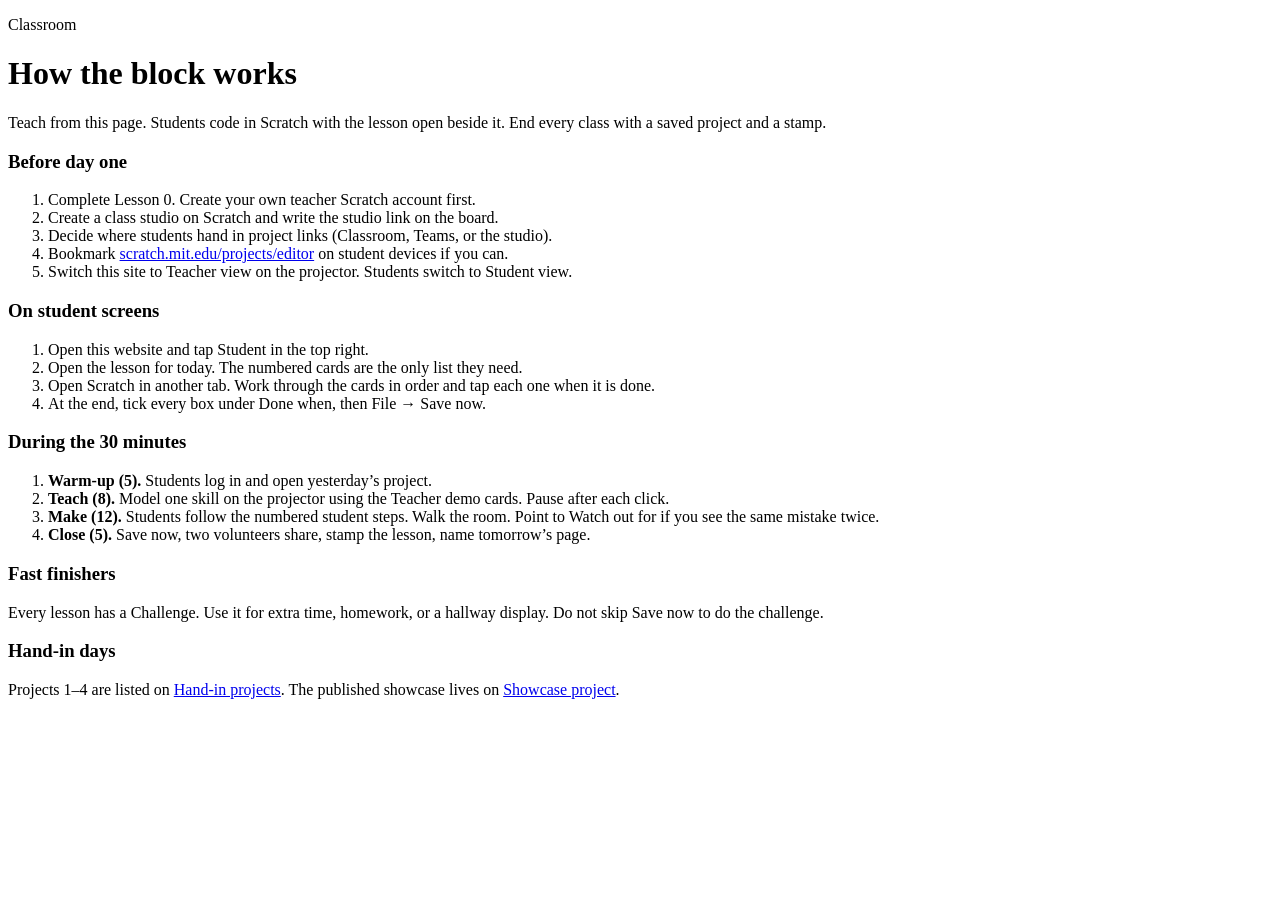
==== how-to.html @ 729f9aac "Add course map, lesson page, and how-to page" ====
<!DOCTYPE html>
<html lang="en">
<head>
  <meta charset="UTF-8" />
  <meta name="viewport" content="width=device-width, initial-scale=1.0" />
  <title>How to teach · Grade 6 Tech</title>
  <link rel="icon" href="favicon.svg" type="image/svg+xml" />
  <link rel="preconnect" href="https://fonts.googleapis.com" />
  <link href="https://fonts.googleapis.com/css2?family=Figtree:wght@400;500;600;650;700&family=Newsreader:opsz,wght@6..72,500;6..72,560;6..72,650&display=swap" rel="stylesheet" />
  <link rel="stylesheet" href="styles.css" />
</head>
<body>
  <div id="app">
    <p class="kicker">Classroom</p>
    <h1>How the block works</h1>
    <p class="lead">Teach from this page. Students code in Scratch with the lesson open beside it. End every class with a saved project and a stamp.</p>
    <div class="note">
      <h3>Before day one</h3>
      <ol class="steps">
        <li>Complete Lesson 0. Create your own teacher Scratch account first.</li>
        <li>Create a class studio on Scratch and write the studio link on the board.</li>
        <li>Decide where students hand in project links (Classroom, Teams, or the studio).</li>
        <li>Bookmark <a href="https://scratch.mit.edu/projects/editor/" target="_blank" rel="noopener">scratch.mit.edu/projects/editor</a> on student devices if you can.</li>
        <li>Switch this site to Teacher view on the projector. Students switch to Student view.</li>
      </ol>
    </div>
    <div class="note">
      <h3>On student screens</h3>
      <ol class="steps">
        <li>Open this website and tap Student in the top right.</li>
        <li>Open the lesson for today. The numbered cards are the only list they need.</li>
        <li>Open Scratch in another tab. Work through the cards in order and tap each one when it is done.</li>
        <li>At the end, tick every box under Done when, then File → Save now.</li>
      </ol>
    </div>
    <div class="note">
      <h3>During the 30 minutes</h3>
      <ol class="steps">
        <li><strong>Warm-up (5).</strong> Students log in and open yesterday’s project.</li>
        <li><strong>Teach (8).</strong> Model one skill on the projector using the Teacher demo cards. Pause after each click.</li>
        <li><strong>Make (12).</strong> Students follow the numbered student steps. Walk the room. Point to Watch out for if you see the same mistake twice.</li>
        <li><strong>Close (5).</strong> Save now, two volunteers share, stamp the lesson, name tomorrow’s page.</li>
      </ol>
    </div>
    <div class="note">
      <h3>Fast finishers</h3>
      <p>Every lesson has a Challenge. Use it for extra time, homework, or a hallway display. Do not skip Save now to do the challenge.</p>
    </div>
    <div class="note">
      <h3>Hand-in days</h3>
      <p>Projects 1–4 are listed on <a href="projects.html">Hand-in projects</a>. The published showcase lives on <a href="final.html">Showcase project</a>.</p>
    </div>
  </div>
  <script src="lessons-a1.js"></script>
  <script src="lessons-a2.js"></script>
  <script src="lessons-b.js"></script>
  <script src="data.js"></script>
  <script src="app.js"></script>
</body>
</html>
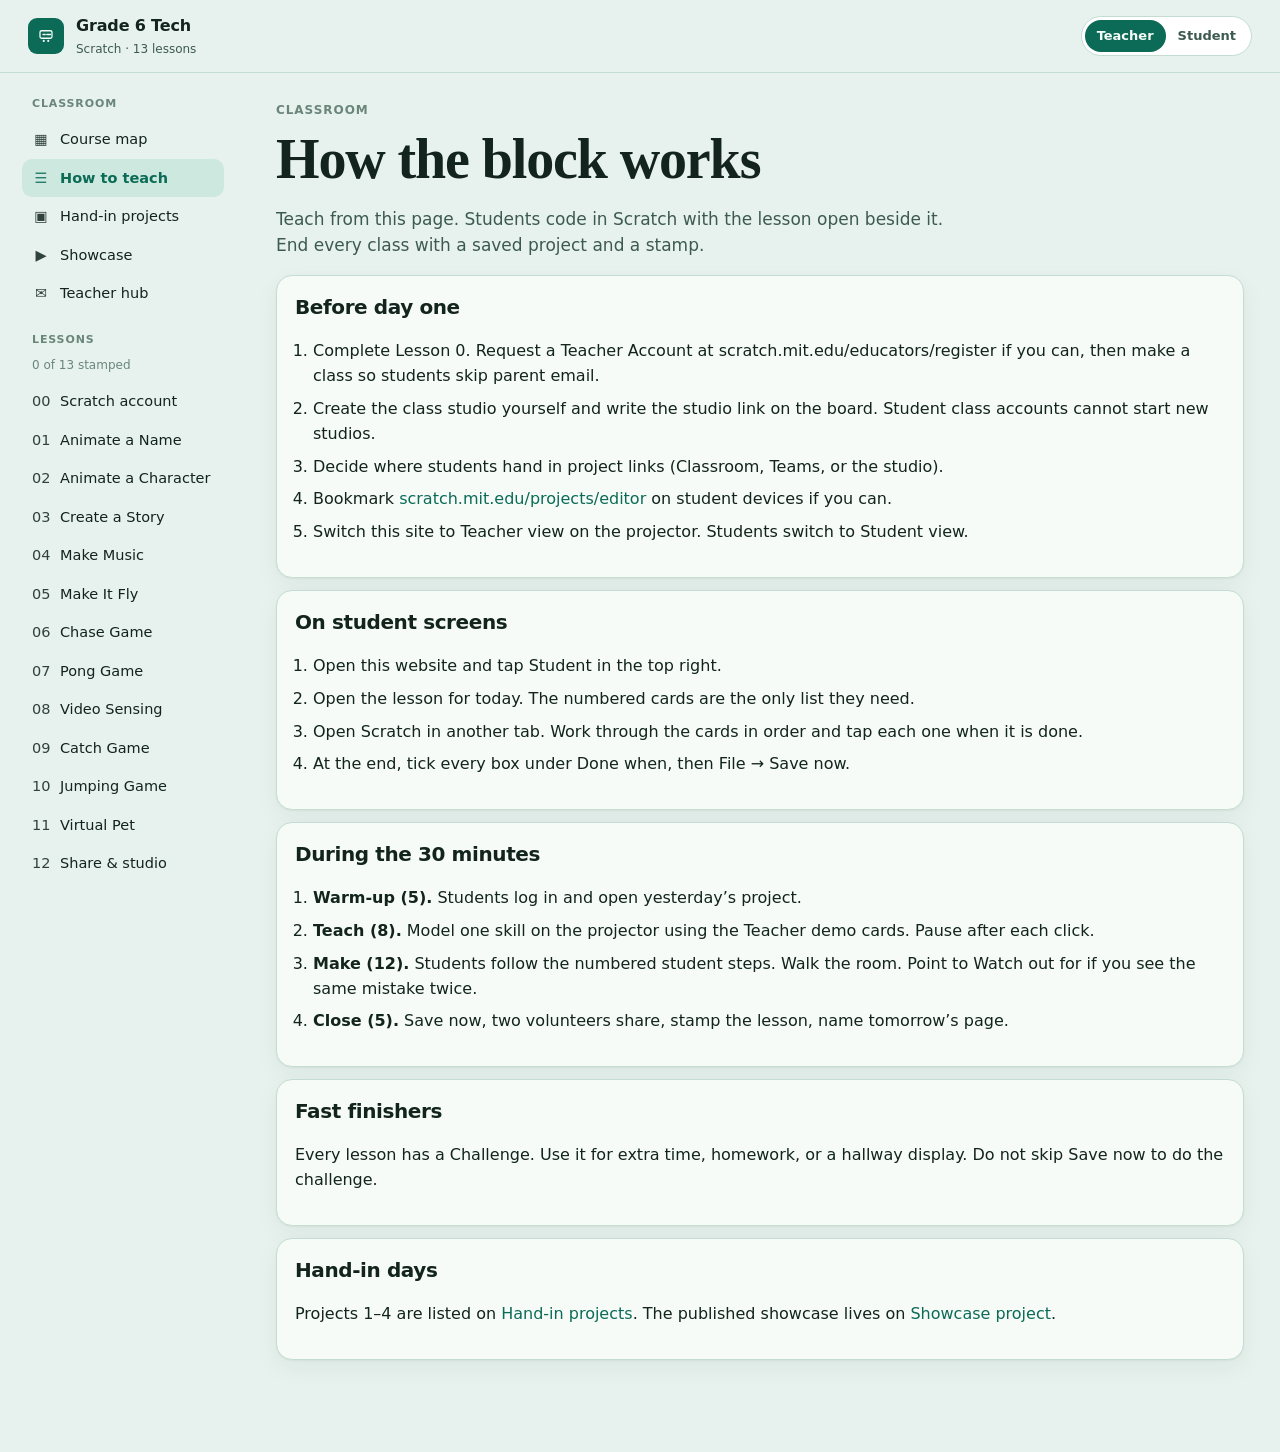
==== commit da752264: "Update teacher hub and how-to for current Scratch 3" ====
--- a/how-to.html
+++ b/how-to.html
@@ -17,8 +17,8 @@
     <div class="note">
       <h3>Before day one</h3>
       <ol class="steps">
-        <li>Complete Lesson 0. Create your own teacher Scratch account first.</li>
-        <li>Create a class studio on Scratch and write the studio link on the board.</li>
+        <li>Complete Lesson 0. Request a Teacher Account at scratch.mit.edu/educators/register if you can, then make a class so students skip parent email.</li>
+        <li>Create the class studio yourself and write the studio link on the board. Student class accounts cannot start new studios.</li>
         <li>Decide where students hand in project links (Classroom, Teams, or the studio).</li>
         <li>Bookmark <a href="https://scratch.mit.edu/projects/editor/" target="_blank" rel="noopener">scratch.mit.edu/projects/editor</a> on student devices if you can.</li>
         <li>Switch this site to Teacher view on the projector. Students switch to Student view.</li>
--- a/styles.css
+++ b/styles.css
@@ -0,0 +1,346 @@
+:root {
+  --bg: #e7f2ee;
+  --surface: #eef7f3;
+  --paper: #f6fbf8;
+  --fg: #12241d;
+  --muted: #3d5a50;
+  --subtle: #6a867b;
+  --primary: #0b6b56;
+  --primary-soft: #cde8de;
+  --line: #c4ddd3;
+  --hover-line: #a6cbbd;
+  --shadow: 0 1px 2px rgba(18, 36, 29, 0.05), 0 8px 24px rgba(18, 36, 29, 0.05);
+  --font-sans: "Figtree", ui-sans-serif, system-ui, sans-serif;
+  --font-display: "Newsreader", "Iowan Old Style", Georgia, serif;
+}
+
+* { box-sizing: border-box; }
+html, body { margin: 0; }
+html { scroll-behavior: smooth; }
+body {
+  font-family: var(--font-sans);
+  background: var(--bg);
+  color: var(--fg);
+  min-height: 100vh;
+  line-height: 1.55;
+}
+
+a { color: var(--primary); text-decoration: none; }
+a:hover { text-decoration: underline; }
+button:not(:disabled) { cursor: pointer; }
+
+.topbar {
+  position: sticky;
+  top: 0;
+  z-index: 40;
+  display: flex;
+  align-items: center;
+  justify-content: space-between;
+  gap: 16px;
+  padding: 14px 28px;
+  background: var(--bg);
+  border-bottom: 1px solid var(--line);
+}
+.brand-wrap { display: flex; align-items: center; gap: 8px; }
+.brand {
+  display: flex;
+  align-items: center;
+  gap: 12px;
+  color: inherit;
+  text-decoration: none;
+}
+.brand:hover { text-decoration: none; }
+.logo {
+  width: 36px;
+  height: 36px;
+  border-radius: 9px;
+  background: var(--primary);
+  color: var(--paper);
+  display: grid;
+  place-items: center;
+  flex-shrink: 0;
+}
+.brand-title { font-weight: 650; font-size: 16px; letter-spacing: -0.01em; }
+.brand-sub { font-size: 12px; color: var(--muted); margin-top: 1px; }
+.menu-btn {
+  display: none;
+  width: 44px;
+  height: 44px;
+  border: 0;
+  background: transparent;
+  font-size: 20px;
+  color: var(--fg);
+}
+
+.role-toggle {
+  display: inline-flex;
+  background: #fff;
+  border: 1px solid var(--line);
+  border-radius: 999px;
+  padding: 3px;
+}
+.role-toggle button {
+  border: 0;
+  background: transparent;
+  color: var(--muted);
+  font: inherit;
+  font-size: 13px;
+  font-weight: 600;
+  padding: 6px 12px;
+  min-height: 32px;
+  border-radius: 999px;
+}
+.role-toggle button.active {
+  background: var(--primary);
+  color: #f6fbf8;
+}
+
+.shell {
+  display: grid;
+  grid-template-columns: 240px minmax(0, 1fr);
+  min-height: calc(100vh - 65px);
+}
+.sidebar { padding: 22px 16px 40px 22px; }
+.nav-label {
+  font-size: 11px;
+  letter-spacing: 0.08em;
+  text-transform: uppercase;
+  color: var(--subtle);
+  font-weight: 650;
+  margin: 18px 10px 8px;
+}
+.nav-label:first-child { margin-top: 0; }
+.nav-meta { margin: 0 10px 8px; font-size: 12px; color: var(--subtle); }
+.nav-link {
+  display: flex;
+  align-items: center;
+  gap: 10px;
+  padding: 8px 10px;
+  border-radius: 10px;
+  color: var(--fg);
+  text-decoration: none;
+  font-size: 14.5px;
+}
+.nav-link:hover { background: rgba(11, 107, 86, 0.07); text-decoration: none; }
+.nav-link.active { background: var(--primary-soft); color: var(--primary); font-weight: 600; }
+.nav-ico { width: 18px; text-align: center; opacity: 0.85; }
+
+.nav-overlay {
+  position: fixed;
+  inset: 65px 0 0;
+  z-index: 30;
+  background: rgba(231, 242, 238, 0.97);
+  overflow: auto;
+  padding: 16px;
+}
+
+.main { padding: 28px 36px 80px; max-width: 1080px; }
+.kicker {
+  font-size: 12px;
+  letter-spacing: 0.08em;
+  text-transform: uppercase;
+  color: var(--subtle);
+  font-weight: 650;
+  margin: 0 0 10px;
+}
+h1, h2, h3 { font-family: var(--font-display); font-weight: 560; letter-spacing: -0.02em; }
+h1 { font-size: clamp(36px, 5vw, 56px); line-height: 1.05; margin: 0 0 16px; }
+h2 { font-size: 28px; margin: 36px 0 14px; }
+h3 { font-size: 22px; margin: 0 0 8px; }
+.lead { font-size: 17px; color: var(--muted); max-width: 42rem; }
+
+.actions { display: flex; flex-wrap: wrap; gap: 10px; margin: 22px 0 18px; align-items: center; }
+.btn {
+  display: inline-flex;
+  align-items: center;
+  gap: 8px;
+  border: 0;
+  border-radius: 999px;
+  padding: 11px 16px;
+  font: inherit;
+  font-weight: 650;
+  font-size: 14.5px;
+  text-decoration: none;
+}
+.btn:hover { text-decoration: none; }
+.btn-primary { background: var(--primary); color: #f6fbf8; }
+.btn-primary:hover { background: #084d3e; }
+.btn-ghost {
+  background: #fff;
+  color: var(--fg);
+  border: 1px solid var(--line);
+}
+.meta-row {
+  display: flex;
+  flex-wrap: wrap;
+  gap: 16px;
+  color: var(--muted);
+  font-size: 14px;
+}
+
+.hero-grid {
+  display: grid;
+  grid-template-columns: minmax(0, 1fr) 320px;
+  gap: 28px;
+  align-items: start;
+}
+.panel {
+  background: var(--paper);
+  border: 1px solid var(--line);
+  border-radius: 18px;
+  box-shadow: var(--shadow);
+  padding: 20px 22px;
+}
+.panel h3 { font-family: var(--font-sans); font-size: 20px; font-weight: 700; }
+.soft-kicker { color: var(--subtle); font-size: 11px; letter-spacing: 0.08em; text-transform: uppercase; font-weight: 700; margin-bottom: 10px; }
+.week-meta { color: var(--muted); font-size: 14px; margin-bottom: 6px; }
+.panel p { color: var(--muted); font-size: 14.5px; }
+
+.cards {
+  display: grid;
+  grid-template-columns: repeat(3, minmax(0, 1fr));
+  gap: 14px;
+}
+.card {
+  background: var(--paper);
+  border: 1px solid var(--line);
+  border-radius: 16px;
+  padding: 16px 16px 14px;
+  box-shadow: var(--shadow);
+  color: inherit;
+  text-decoration: none;
+  display: block;
+}
+.card:hover { border-color: var(--hover-line); text-decoration: none; }
+.card-top { display: flex; align-items: flex-start; justify-content: space-between; gap: 8px; }
+.icon-pill {
+  min-width: 34px; height: 34px; padding: 0 8px; border-radius: 10px;
+  background: var(--primary-soft); color: var(--primary);
+  display: grid; place-items: center; font-size: 14px; font-weight: 600;
+}
+.badge {
+  font-size: 11px; font-weight: 700; padding: 3px 8px; border-radius: 999px;
+  background: var(--primary-soft); color: var(--primary);
+}
+.card h3 { font-family: var(--font-sans); font-size: 15.5px; font-weight: 700; margin: 12px 0 0; }
+.weeks { color: var(--subtle); font-size: 12.5px; margin-top: 2px; }
+.card p { color: var(--muted); font-size: 13.5px; margin: 10px 0 4px; }
+
+.lesson-list {
+  overflow: hidden;
+  background: var(--paper);
+  border: 1px solid var(--line);
+  border-radius: 16px;
+  box-shadow: var(--shadow);
+}
+.lesson-row {
+  display: flex;
+  align-items: flex-start;
+  gap: 12px;
+  padding: 14px 16px;
+  color: inherit;
+  text-decoration: none;
+}
+.lesson-row.bordered { border-top: 1px solid var(--line); }
+.lesson-row:hover { background: rgba(205, 232, 222, 0.45); text-decoration: none; }
+.row-top { display: flex; justify-content: space-between; gap: 8px; flex-wrap: wrap; }
+.row-top strong { font-family: var(--font-sans); font-size: 16px; }
+.mins { font-size: 12px; color: var(--subtle); }
+.muted { display: block; margin-top: 2px; color: var(--muted); font-size: 14px; }
+
+.note {
+  background: var(--paper);
+  border: 1px solid var(--line);
+  border-radius: 16px;
+  padding: 16px 18px;
+  margin: 12px 0;
+  box-shadow: var(--shadow);
+}
+.note h3, .note h4 { font-family: var(--font-sans); font-weight: 700; font-size: 20px; }
+.steps { padding-left: 18px; }
+.steps li { margin: 10px 0; }
+.note ul { padding-left: 18px; }
+.note li { margin: 8px 0; }
+.teacher-only.hidden-role, .student-only.hidden-role { display: none !important; }
+.hint { color: var(--muted); font-size: 14px; margin: 0 0 12px; }
+.count { color: var(--muted); font-size: 14px; margin: 0 0 20px; }
+
+.step-cards, .check-cards { list-style: none; padding: 0; margin: 0; display: flex; flex-direction: column; gap: 10px; }
+.step-card, .check-card {
+  width: 100%;
+  display: flex;
+  align-items: flex-start;
+  gap: 12px;
+  text-align: left;
+  border: 1px solid var(--line);
+  background: var(--surface);
+  border-radius: 12px;
+  padding: 14px;
+  font: inherit;
+  color: inherit;
+}
+.step-card:hover, .check-card:hover { border-color: var(--hover-line); }
+.step-card.done, .check-card.done { background: rgba(205, 232, 222, 0.7); border-color: rgba(11, 107, 86, 0.28); }
+.step-num {
+  width: 32px;
+  height: 32px;
+  border-radius: 8px;
+  background: var(--primary-soft);
+  color: var(--primary);
+  display: grid;
+  place-items: center;
+  font-size: 12px;
+  font-weight: 700;
+  flex-shrink: 0;
+  font-variant-numeric: tabular-nums;
+}
+.step-num.stamped, .step-card.done .step-num { background: var(--primary); color: #f6fbf8; }
+.step-body { min-width: 0; flex: 1; }
+.step-body strong { display: block; }
+.step-body span { display: block; margin-top: 4px; color: var(--muted); font-size: 14px; line-height: 1.5; }
+.check-box {
+  width: 20px;
+  height: 20px;
+  margin-top: 2px;
+  border-radius: 6px;
+  border: 1px solid var(--hover-line);
+  background: var(--paper);
+  display: grid;
+  place-items: center;
+  font-size: 12px;
+  flex-shrink: 0;
+  color: #f6fbf8;
+}
+.check-card.done .check-box { background: var(--primary); border-color: var(--primary); }
+.check-card.done span:last-child { color: var(--muted); text-decoration: line-through; }
+
+.toolbar { display: flex; gap: 8px; justify-content: flex-end; }
+.ghost-btn {
+  background: #fff; border: 1px solid var(--line); border-radius: 12px;
+  padding: 8px 12px; font: inherit; font-size: 13.5px; font-weight: 650;
+}
+
+code, .code {
+  font-family: ui-monospace, SFMono-Regular, Menlo, monospace;
+  font-size: 0.92em;
+  background: var(--primary-soft);
+  color: var(--primary);
+  padding: 1px 6px;
+  border-radius: 6px;
+}
+
+@media print {
+  .topbar, .sidebar, .toolbar, .actions, .role-toggle, .menu-btn, .nav-overlay { display: none !important; }
+  .shell { display: block; }
+  .main { padding: 0; max-width: none; }
+  body { background: #fff; }
+}
+
+@media (max-width: 980px) {
+  .shell { grid-template-columns: 1fr; }
+  .sidebar { display: none; }
+  .menu-btn { display: grid; place-items: center; }
+  .hero-grid, .cards { grid-template-columns: 1fr; }
+  .main { padding: 20px 16px 60px; }
+  .topbar { padding: 12px 16px; }
+}
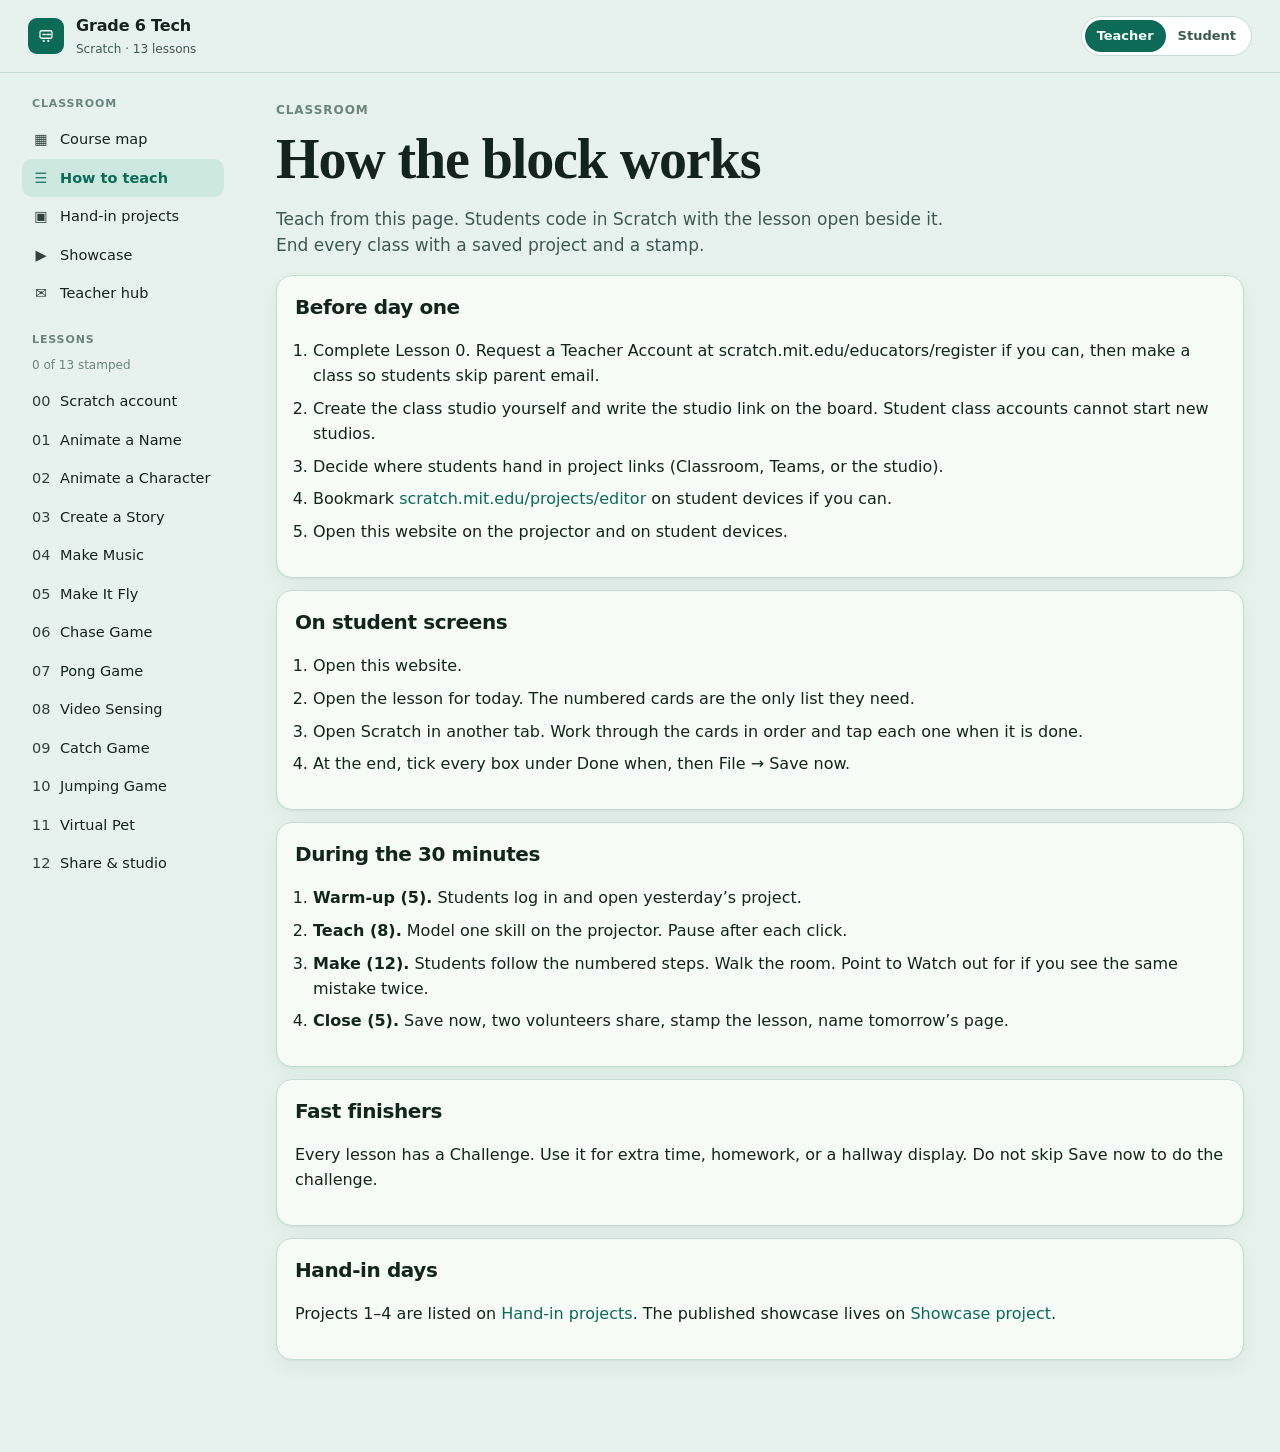
==== commit fd80ea17: "Remove teacher/student toggle instructions" ====
--- a/how-to.html
+++ b/how-to.html
@@ -21,13 +21,13 @@
         <li>Create the class studio yourself and write the studio link on the board. Student class accounts cannot start new studios.</li>
         <li>Decide where students hand in project links (Classroom, Teams, or the studio).</li>
         <li>Bookmark <a href="https://scratch.mit.edu/projects/editor/" target="_blank" rel="noopener">scratch.mit.edu/projects/editor</a> on student devices if you can.</li>
-        <li>Switch this site to Teacher view on the projector. Students switch to Student view.</li>
+        <li>Open this website on the projector and on student devices.</li>
       </ol>
     </div>
     <div class="note">
       <h3>On student screens</h3>
       <ol class="steps">
-        <li>Open this website and tap Student in the top right.</li>
+        <li>Open this website.</li>
         <li>Open the lesson for today. The numbered cards are the only list they need.</li>
         <li>Open Scratch in another tab. Work through the cards in order and tap each one when it is done.</li>
         <li>At the end, tick every box under Done when, then File → Save now.</li>
@@ -37,8 +37,8 @@
       <h3>During the 30 minutes</h3>
       <ol class="steps">
         <li><strong>Warm-up (5).</strong> Students log in and open yesterday’s project.</li>
-        <li><strong>Teach (8).</strong> Model one skill on the projector using the Teacher demo cards. Pause after each click.</li>
-        <li><strong>Make (12).</strong> Students follow the numbered student steps. Walk the room. Point to Watch out for if you see the same mistake twice.</li>
+        <li><strong>Teach (8).</strong> Model one skill on the projector. Pause after each click.</li>
+        <li><strong>Make (12).</strong> Students follow the numbered steps. Walk the room. Point to Watch out for if you see the same mistake twice.</li>
         <li><strong>Close (5).</strong> Save now, two volunteers share, stamp the lesson, name tomorrow’s page.</li>
       </ol>
     </div>
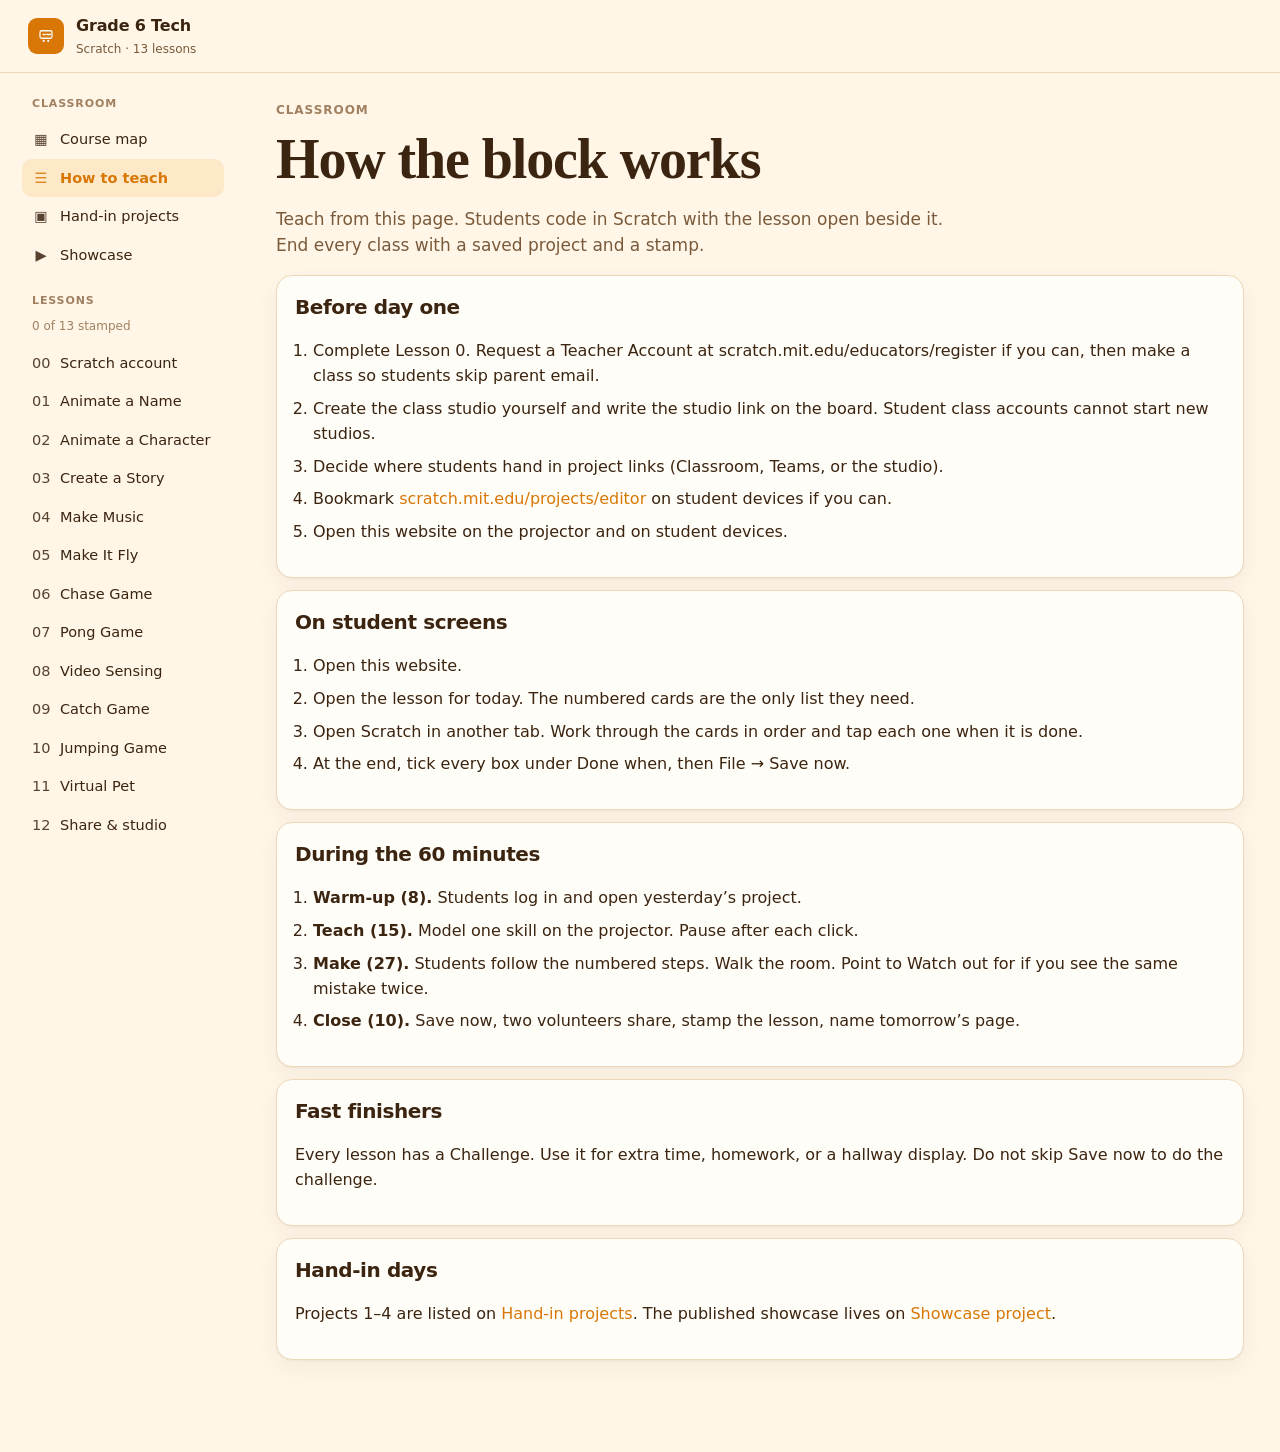
==== commit be015444: "Describe Scratch lessons as hour-long (60-minute block)" ====
--- a/how-to.html
+++ b/how-to.html
@@ -34,12 +34,12 @@
       </ol>
     </div>
     <div class="note">
-      <h3>During the 30 minutes</h3>
+      <h3>During the 60 minutes</h3>
       <ol class="steps">
-        <li><strong>Warm-up (5).</strong> Students log in and open yesterday’s project.</li>
-        <li><strong>Teach (8).</strong> Model one skill on the projector. Pause after each click.</li>
-        <li><strong>Make (12).</strong> Students follow the numbered steps. Walk the room. Point to Watch out for if you see the same mistake twice.</li>
-        <li><strong>Close (5).</strong> Save now, two volunteers share, stamp the lesson, name tomorrow’s page.</li>
+        <li><strong>Warm-up (8).</strong> Students log in and open yesterday’s project.</li>
+        <li><strong>Teach (15).</strong> Model one skill on the projector. Pause after each click.</li>
+        <li><strong>Make (27).</strong> Students follow the numbered steps. Walk the room. Point to Watch out for if you see the same mistake twice.</li>
+        <li><strong>Close (10).</strong> Save now, two volunteers share, stamp the lesson, name tomorrow’s page.</li>
       </ol>
     </div>
     <div class="note">
--- a/styles.css
+++ b/styles.css
@@ -1,15 +1,15 @@
 :root {
-  --bg: #e7f2ee;
-  --surface: #eef7f3;
-  --paper: #f6fbf8;
-  --fg: #12241d;
-  --muted: #3d5a50;
-  --subtle: #6a867b;
-  --primary: #0b6b56;
-  --primary-soft: #cde8de;
-  --line: #c4ddd3;
-  --hover-line: #a6cbbd;
-  --shadow: 0 1px 2px rgba(18, 36, 29, 0.05), 0 8px 24px rgba(18, 36, 29, 0.05);
+  --bg: #fff6e8;
+  --surface: #fff9f0;
+  --paper: #fffdf8;
+  --fg: #3b2410;
+  --muted: #7a5a3a;
+  --subtle: #a08060;
+  --primary: #d97706;
+  --primary-soft: #fde8c8;
+  --line: #edd9b8;
+  --hover-line: #e0c49a;
+  --shadow: 0 1px 2px rgba(59, 36, 16, 0.05), 0 8px 24px rgba(59, 36, 16, 0.05);
   --font-sans: "Figtree", ui-sans-serif, system-ui, sans-serif;
   --font-display: "Newsreader", "Iowan Old Style", Georgia, serif;
 }
@@ -72,28 +72,7 @@
   color: var(--fg);
 }
 
-.role-toggle {
-  display: inline-flex;
-  background: #fff;
-  border: 1px solid var(--line);
-  border-radius: 999px;
-  padding: 3px;
-}
-.role-toggle button {
-  border: 0;
-  background: transparent;
-  color: var(--muted);
-  font: inherit;
-  font-size: 13px;
-  font-weight: 600;
-  padding: 6px 12px;
-  min-height: 32px;
-  border-radius: 999px;
-}
-.role-toggle button.active {
-  background: var(--primary);
-  color: #f6fbf8;
-}
+.teacher-only { display: none !important; }
 
 .shell {
   display: grid;
@@ -121,7 +100,7 @@
   text-decoration: none;
   font-size: 14.5px;
 }
-.nav-link:hover { background: rgba(11, 107, 86, 0.07); text-decoration: none; }
+.nav-link:hover { background: rgba(217, 119, 6, 0.07); text-decoration: none; }
 .nav-link.active { background: var(--primary-soft); color: var(--primary); font-weight: 600; }
 .nav-ico { width: 18px; text-align: center; opacity: 0.85; }
 
@@ -129,7 +108,7 @@
   position: fixed;
   inset: 65px 0 0;
   z-index: 30;
-  background: rgba(231, 242, 238, 0.97);
+  background: rgba(255, 246, 232, 0.97);
   overflow: auto;
   padding: 16px;
 }
@@ -163,8 +142,8 @@
   text-decoration: none;
 }
 .btn:hover { text-decoration: none; }
-.btn-primary { background: var(--primary); color: #f6fbf8; }
-.btn-primary:hover { background: #084d3e; }
+.btn-primary { background: var(--primary); color: #fffdf8; }
+.btn-primary:hover { background: #b45309; }
 .btn-ghost {
   background: #fff;
   color: var(--fg);
@@ -222,6 +201,73 @@
   font-size: 11px; font-weight: 700; padding: 3px 8px; border-radius: 999px;
   background: var(--primary-soft); color: var(--primary);
 }
+.card-art {
+  position: relative;
+  margin: -16px -16px 12px;
+  overflow: hidden;
+  border-radius: 16px 16px 0 0;
+  background: var(--primary-soft);
+  aspect-ratio: 16 / 10;
+}
+.card-art img, .week-art img, .lesson-cover img {
+  display: block;
+  width: 100%;
+  height: 100%;
+  object-fit: cover;
+}
+.week-art {
+  position: relative;
+  overflow: hidden;
+  border-radius: 12px;
+  margin: 0 0 12px;
+  aspect-ratio: 16 / 10;
+  background: var(--primary-soft);
+}
+.lesson-cover {
+  position: relative;
+  margin: 8px 0 20px;
+  overflow: hidden;
+  border-radius: 18px;
+  border: 1px solid var(--line);
+  box-shadow: var(--shadow);
+  background: var(--primary-soft);
+  aspect-ratio: 16 / 10;
+  max-height: 360px;
+}
+.lesson-cover img { object-position: center; }
+.scene-cover {
+  position: absolute;
+  inset: 0;
+}
+.scene-cover svg,
+.week-art svg,
+.card-art svg {
+  width: 100%;
+  height: 100%;
+  display: block;
+}
+.scene-chip {
+  position: absolute;
+  right: 12px;
+  bottom: 12px;
+  width: 132px;
+  background: rgba(255, 253, 248, 0.92);
+  border: 1px solid var(--line);
+  border-radius: 12px;
+  padding: 6px;
+  box-shadow: var(--shadow);
+}
+.scene-chip svg { display: block; width: 100%; height: auto; }
+.row-thumb {
+  width: 72px;
+  height: 48px;
+  border-radius: 8px;
+  flex-shrink: 0;
+  background: var(--primary-soft);
+  overflow: hidden;
+  display: block;
+}
+.row-thumb svg { width: 100%; height: 100%; display: block; }
 .card h3 { font-family: var(--font-sans); font-size: 15.5px; font-weight: 700; margin: 12px 0 0; }
 .weeks { color: var(--subtle); font-size: 12.5px; margin-top: 2px; }
 .card p { color: var(--muted); font-size: 13.5px; margin: 10px 0 4px; }
@@ -242,7 +288,7 @@
   text-decoration: none;
 }
 .lesson-row.bordered { border-top: 1px solid var(--line); }
-.lesson-row:hover { background: rgba(205, 232, 222, 0.45); text-decoration: none; }
+.lesson-row:hover { background: rgba(253, 232, 200, 0.55); text-decoration: none; }
 .row-top { display: flex; justify-content: space-between; gap: 8px; flex-wrap: wrap; }
 .row-top strong { font-family: var(--font-sans); font-size: 16px; }
 .mins { font-size: 12px; color: var(--subtle); }
@@ -261,7 +307,7 @@
 .steps li { margin: 10px 0; }
 .note ul { padding-left: 18px; }
 .note li { margin: 8px 0; }
-.teacher-only.hidden-role, .student-only.hidden-role { display: none !important; }
+.student-only { display: revert; }
 .hint { color: var(--muted); font-size: 14px; margin: 0 0 12px; }
 .count { color: var(--muted); font-size: 14px; margin: 0 0 20px; }
 
@@ -280,7 +326,7 @@
   color: inherit;
 }
 .step-card:hover, .check-card:hover { border-color: var(--hover-line); }
-.step-card.done, .check-card.done { background: rgba(205, 232, 222, 0.7); border-color: rgba(11, 107, 86, 0.28); }
+.step-card.done, .check-card.done { background: rgba(253, 232, 200, 0.75); border-color: rgba(217, 119, 6, 0.28); }
 .step-num {
   width: 32px;
   height: 32px;
@@ -294,7 +340,7 @@
   flex-shrink: 0;
   font-variant-numeric: tabular-nums;
 }
-.step-num.stamped, .step-card.done .step-num { background: var(--primary); color: #f6fbf8; }
+.step-num.stamped, .step-card.done .step-num { background: var(--primary); color: #fffdf8; }
 .step-body { min-width: 0; flex: 1; }
 .step-body strong { display: block; }
 .step-body span { display: block; margin-top: 4px; color: var(--muted); font-size: 14px; line-height: 1.5; }
@@ -309,7 +355,7 @@
   place-items: center;
   font-size: 12px;
   flex-shrink: 0;
-  color: #f6fbf8;
+  color: #fffdf8;
 }
 .check-card.done .check-box { background: var(--primary); border-color: var(--primary); }
 .check-card.done span:last-child { color: var(--muted); text-decoration: line-through; }
@@ -330,7 +376,7 @@
 }
 
 @media print {
-  .topbar, .sidebar, .toolbar, .actions, .role-toggle, .menu-btn, .nav-overlay { display: none !important; }
+  .topbar, .sidebar, .toolbar, .actions, .menu-btn, .nav-overlay { display: none !important; }
   .shell { display: block; }
   .main { padding: 0; max-width: none; }
   body { background: #fff; }
